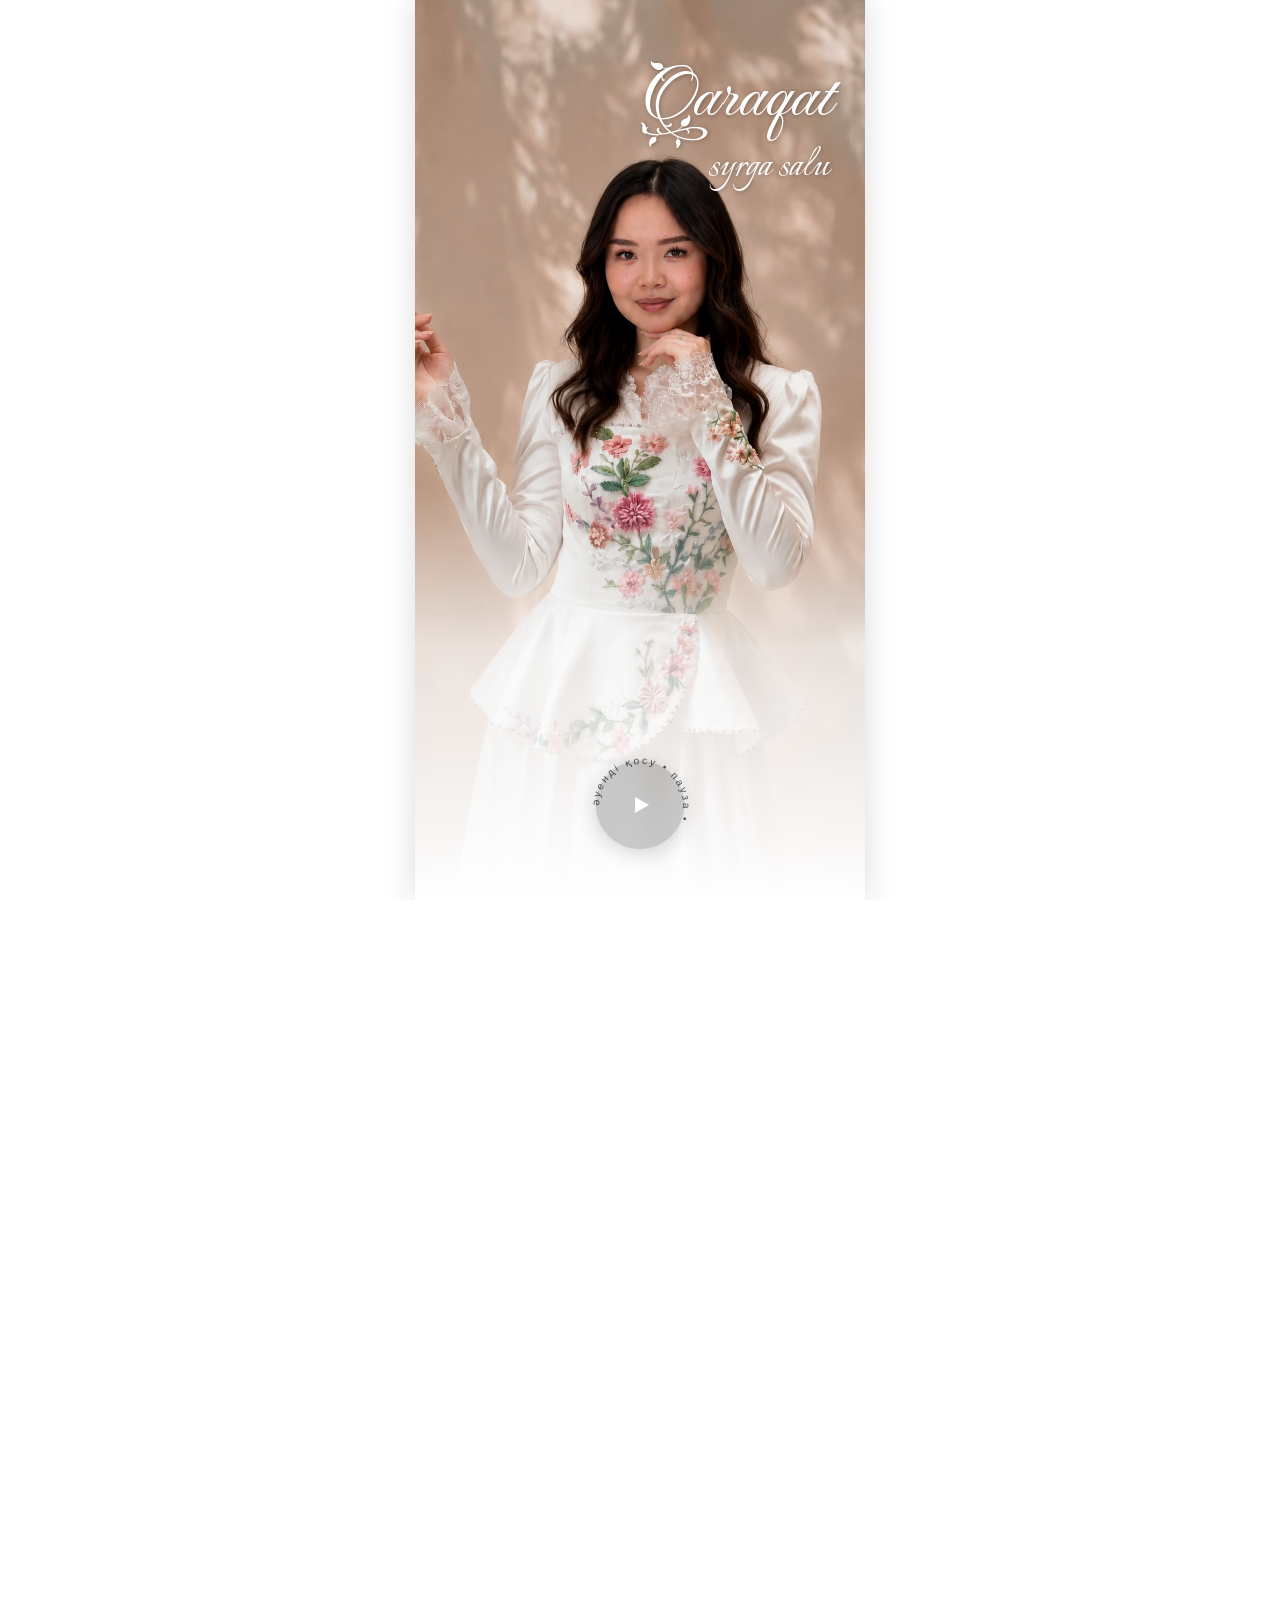
==== index.html @ a4694bb7 "Update index.html" ====
<!DOCTYPE html>
<html lang="en">
<head>
    <meta charset="UTF-8">
    <meta name="viewport" content="width=device-width, initial-scale=1.0">
    <title>Document</title>
    <link rel="preconnect" href="https://fonts.googleapis.com">
    <link rel="preconnect" href="https://fonts.gstatic.com" crossorigin>
    <link href="https://fonts.googleapis.com/css2?family=Fleur+De+Leah&family=Mrs+Saint+Delafield&display=swap" rel="stylesheet">
    <link href="https://fonts.googleapis.com/css2?family=Fleur+De+Leah&family=Italianno&family=Mrs+Saint+Delafield&display=swap" rel="stylesheet">

    <link rel="stylesheet" href="style.css">
    <link rel="stylesheet" href="script.js">
</head>


<body>

    <!-- <div class="real-butterfly-system">
        <div class="bf-rotator">
            <div class="bf-wings-wrapper">
                <img src="batrfl.png" alt="wing" class="bf-wing bf-wing-left">
                <img src="batrfl.png" alt="wing" class="bf-wing bf-wing-right">
            </div>
        </div>
    </div> -->
    
    <audio id="bg-music" src="Karakat-Abildina-Kyzga-tilek-agugai.kz_.mp3" loop></audio>

    <section class="hero-screen">
    
    <div class="image-container">
        <img src="IMG_7620.PNG" alt="Qaraqat" class="back-image">
        <div class="video-overlay"></div>
    </div>

    <div class="hero-content">
        
        <div class="header-text">
            <h1 class="bride-name" style="font-size: 70px;">Qaraqat</h1>
            <p class="event-title" style="font-size: 45px;">syrga salu</p>
        </div>
        
        <div class="music-wrapper">
            <button class="music-toggle" id="music-btn">
                <svg class="spinning-text" viewBox="0 0 100 100">
                    <path id="circlePath" d="M 50, 50 m -35, 0 a 35,35 0 1,1 70,0 a 35,35 0 1,1 -70,0" />
                    <text>
                        <textPath href="#circlePath">әуенді қосу • пауза • </textPath>
                    </text>
                </svg>
                <div class="play-icon"></div>
            </button>
        </div>
        
    </div>

</section>

<section class="invitation-screen">
    <div class="invitation-content">
        
        <div class="guests-call" style="font-size: 40px;">
            Құрметті<br>
            ағайын-туыс, бауырлар,<br>
            құда-жекжат,<br>
            нағашы-жиен, бөлелер,<br>
            құрбы-құрдас,<br>
            әріптестер!
        </div>

        <div class="main-invitation-text">
            <p class="sub-text" style="font-size: 24px;">Сіздерді<br>аяулы қызымыз</p>
            
            <h2 class="bride-title-second" style="font-size: 52px;">Қарақаттың</h2>
            
            <p class="description-text" style="font-size: 24px;">
                сырға салу тойына арналған<br>
                салтанатты ақ<br>
                дастарханымыздың қадірлі<br>
                қонағы болуға шақырамыз!
            </p>
        </div>

    </div>
</section>

<div class="flowers-divider">
    <img src="IMG_7644.jpeg" alt="Декор цветы" class="divider-image">
</div>



<!-- ЧЕТВЕРТЫЙ БЛОК: ДАТА И ИЗВИЛИСТЫЙ ТАЙМЛАЙН -->
<!-- ЧЕТВЕРТЫЙ БЛОК: ДАТА И ИЗВИЛИСТЫЙ ТАЙМЛАЙН -->
<section class="date-timeline-screen">
    <div class="timeline-container">
        
        <h3 class="month-title" style="font-size: 42px;">Той салтанаты: <br>Тамыз</h3>
        
        <!-- Лента дней теперь растягивается с отступами -->
        <div class="days-line">
            <div class="day-box">26</div>
            <div class="day-box">27</div>
            <div class="day-box active-day-heart " style="width: 100px; height: 100px; font-size: 35px; font-weight: inherit;">28</div>
            <div class="day-box">29</div>
            <div class="day-box">30</div>
        </div>

        <!-- Контейнер увеличен по высоте, чтобы ветка не сливалась с текстом -->
        <div class="timeline-wave-zone">
            
            <img src="IMG_7659.PNG" alt="Изогнутая ветка" class="wave-branch-bg">
            
            <!-- Точка 1: Справа -->
            <div class="wave-item item-pos-1" >
                <div class="time-number" style="font-size:40px; margin-right: 4px;">18:00</div>
                <div class="time-text">ҚОНАҚТАРДЫҢ ЖИНАЛУЫ</div>
            </div>
            
            <!-- Точка 2: Слева -->
            <div class="wave-item item-pos-2" style=" margin-top: -40px;" >
                <div class="time-number" style="font-size: 40px;">18:30</div>
                <div class="time-text" style="padding-bottom: 20px;">ТОЙДЫҢ БАСТАЛУЫ</div>
            </div>

            <!-- Точка 3: Справа -->
            <div class="wave-item item-pos-3">
                <div class="time-number" style="font-size: 40px; margin-right: 4px;">19:00</div>
                <div class="time-text">СЫРҒА САЛУ <br>РӘСІМІ</div>
            </div>

            <!-- НОВАЯ Точка 4: Слева (Тойдың аяқталуы) -->
            <div class="wave-item item-pos-4">
                <div class="time-number" style="font-size: 40px;">23:00</div>
                <div class="time-text">ШЫҒАРЫП САЛУ РӘСІМІ</div>
            </div>

        </div>

    </div>
</section>



<section class="location-screen">
    <div class="location-container">
        
        <h3 class="location-title" style="font-size: 42px;">Мекен-жайымыз:</h3>
        
        <div class="location-address">
            ТАРАЗ ҚАЛАСЫ<br>
            ҚОЛБАСШЫ ҚОЙГЕЛДІ КӨШЕСІ, 222<br>
            «ТОЙ ШАШУ»<br>
            МЕЙРАМХАНАСЫ
        </div>
        
        <a href="https://go.2gis.com/JEigG" target="_blank" class="map-button" title="2GIS картаны ашу">
            <img src="2gis-icon-logo.png" alt="2GIS" class="gis-icon">
        </a>

        <div class="img_flowww">
            <img src="IMG_7651-removebg-preview.png" alt="Цветы декор снизу" class="location-bottom-flowers">
        </div>
        

        <div class="parents-text-box">
                <h4 class="parents-title" style="font-size: 42px;">Той иелері:</h4>
                <p class="parents-names" style="font-size: 50px;">Сержан - Злиха</p>
        </div>

         <div class="img_flowww">
            <img src="IMG_7651ф-removebg-preview.png" alt="Цветы декор снизу" class="location-bottom-flowers">
        </div>

        

    </div>
</section>



<!-- ШЕСТОЙ БЛОК: ТАЙМЕР ОБРАТНОГО ОТСЧЕТА -->
<section class="countdown-screen">
    <div class="countdown-container">
        
        <!-- Заголовок таймера -->
        <h3 class="countdown-title" style="font-size: 42px; margin-top: -12px;">Тойға дейін:</h3>
        
        <!-- Табло с цифрами -->
        <div class="timer-display">
            <div class="timer-item">
                <span id="days" class="timer-number">00</span>
                <span class="timer-label" style="font-size: 18px;">күн</span>
            </div>
            
            <span class="timer-separator">:</span>
            
            <div class="timer-item">
                <span id="hours" class="timer-number">00</span>
                <span class="timer-label " style="font-size: 18px;">сағат</span>
            </div>
            
            <span class="timer-separator">:</span>
            
            <div class="timer-item">
                <span id="minutes" class="timer-number">00</span>
                <span class="timer-label" style="font-size: 18px;">минут</span>
            </div>
            
            <span class="timer-separator">:</span>
            
            <div class="timer-item">
                <span id="seconds" class="timer-number">00</span>
                <span class="timer-label" style="font-size: 18px;">секунд</span>
            </div>
        </div>

    </div>
</section>



<div class="final-butterfly-block" style="margin-top: -80px;">
    <img src="IMG_7684.JPG-removebg-preview.png" alt="Бабочка" class="bottom-butterfly">
</div>




























    <script src="script.js"></script>
    
</body>



</html>
---- style.css ----
@font-face {
    font-family: 'MyCustomItalic'; /* Имя, которое мы сами придумываем для шрифта */
    src: url('KZ_Parsek.ttf') format('truetype');
    font-weight: normal;
    font-style: italic;
}

@font-face {
    font-family: 'MyCustomItalic2'; /* Имя, которое мы сами придумываем для шрифта */
    src: url('13\ English\ Script.ttf') format('truetype');
    font-weight: normal;
    font-style: italic;
}









/* --- Общие настройки --- */
* {
    margin: 0;
    padding: 0;
    box-sizing: border-box;
}

body, html {
    height: 100%;
    overflow-x: hidden;
    background-color: #ffffff; /* Родной белый цвет для продолжения сайта */
    -webkit-font-smoothing: antialiased;
}

/* --- Главный экран --- */
.hero-screen {
    position: relative;
    width: 100%;
    height: 100vh;
    margin: 0 auto;
    overflow: hidden;
    display: flex;
    justify-content: center;
}

/* --- Контейнер для фонового ФОТО --- */
.image-container {
    position: absolute;
    top: 0;
    left: 0;
    width: 100%;
    height: 100%;
    z-index: 1;
}

.back-image {
    width: 100%;
    height: 100%;
    object-fit: cover; 
    object-position: center;
}

/* Плавный белый градиент, уходящий внизу в плотный белый цвет */
.video-overlay {
    position: absolute;
    top: 0;
    left: 0;
    width: 100%;
    height: 100%;
    /* Сместили начало проявления белого цвета с 60% на 53%, */
    /* благодаря чему плавное размытие начинается выше */
    background: linear-gradient(
        to bottom, 
        rgba(255, 255, 255, 0) 0%, 
        rgba(255, 255, 255, 0) 54%, 
        rgba(255, 255, 255, 0.7) 72%, 
        rgba(255, 255, 255, 1) 100%
    );
}

/* --- Контентная область --- */
.hero-content {
    position: relative;
    z-index: 2;
    width: 100%;
    height: 100%;
    display: flex;
    flex-direction: column;
    justify-content: space-between;
    padding: 60px 35px 50px 35px; 
}

/* --- Текст: Сверху справа --- */
.header-text {
    align-self: flex-end;
    text-align: right;
}

.bride-name {
    font-family: "Fleur De Leah", cursive;
  font-weight: 400;
  font-style: normal;
    font-size: 7.4rem;
    color: #ffffff;
    line-height: 1.1;
    text-shadow: 1px 1px 4px rgba(0, 0, 0, 0.3);
}

.event-title {
    font-family: "Italianno", cursive;
  font-weight: 400;
  font-style: normal;
    font-size: 2.3rem;
    color: #ffffff;
    margin-top: 2px;
    text-shadow: 1px 1px 4px rgba(0, 0, 0, 0.3);
}

/* --- Кнопка музыки: Снизу по центру --- */
.music-wrapper {
    width: 100%;
    display: flex;
    justify-content: center;
    align-items: center;
}

.music-toggle {
    position: relative;
    width: 90px;
    height: 90px;
    background: rgba(0, 0, 0, 0.2); /* Слегка затемненная кнопка */
    backdrop-filter: blur(8px);
    -webkit-backdrop-filter: blur(8px);
    border: 1px solid rgba(255, 255, 255, 0.4);
    border-radius: 50%;
    cursor: pointer;
    outline: none;
    display: flex;
    justify-content: center;
    align-items: center;
    transition: transform 0.3s ease;
    box-shadow: 0 4px 20px rgba(0, 0, 0, 0.15); 
}

.music-toggle:active {
    transform: scale(0.95);
}

/* Центральный треугольник (Play) — теперь ЧИСТО БЕЛЫЙ */
.play-icon {
    width: 0;
    height: 0;
    border-top: 8px solid transparent;
    border-bottom: 8px solid transparent;
    border-left: 14px solid #ffffff; /* Белый цвет */
    margin-left: 4px;
    transition: all 0.3s ease;
}

/* Иконка паузы (две полоски) — тоже ЧИСТО БЕЛАЯ */
.music-toggle.playing .play-icon {
    width: 12px;
    height: 14px;
    border: none;
    border-left: 4px solid #ffffff;
    border-right: 4px solid #ffffff;
    margin-left: 0;
}

/* --- Крутящийся текст вокруг кнопки --- */
.spinning-text {
    position: absolute;
    top: -15px;
    left: -15px;
    width: 120px;
    height: 120px;
    animation: rotateText 10s linear infinite;
    pointer-events: none; 
}

.spinning-text path {
    fill: transparent;
}

/* Делаем буквы темными, чтобы они идеально читались поверх белого градиента */
.spinning-text text {
    font-family: Arial, sans-serif;
    font-size: 8.5px;
    fill: rgba(0, 0, 0, 0.65); 
    letter-spacing: 2px;
}

@keyframes rotateText {
    0% { transform: rotate(0deg); }
    100% { transform: rotate(360deg); }
}

.music-toggle.paused .spinning-text {
    animation-play-state: paused;
}

/* --- АДАПТИВНОСТЬ --- */
@media (max-width: 480px) {
    .hero-content { padding: 50px 25px 40px 25px; }
    .bride-name { font-size: 2.8rem; }
    .event-title { font-size: 1.9rem; }
    .music-toggle { width: 80px; height: 80px; }
    .spinning-text { width: 110px; height: 110px; top: -15px; left: -15px; }
}

@media (min-width: 481px) {
    .hero-screen {
        max-width: 450px; 
        box-shadow: 0 0 30px rgba(0,0,0,0.15);
    }
}


/* --- Вторая страница: Приглашение --- * ################################################################## */
.invitation-screen {
    width: 100%;
    /* Убрали min-height: 100vh, чтобы страница не растягивалась искусственно вниз */
    background-color: #ffffff; 
    display: flex;
    justify-content: center;
    align-items: center;
    /* Уменьшили верхний отступ до 10px, чтобы текст шел сразу за первой страницей */
    
}

/* Контейнер для контента (ограничиваем ширину на ПК) */
.invitation-content {
    width: 100%;
    max-width: 450px; /* Чтобы текст не разъезжался на компьютере */
    text-align: center;
    color: #8C5A3C; /* Приятный темно-серый цвет для текста (вместо жесткого черного) */
}

/* Блок обращения (Изящный курсив) */
.guests-call {
    font-family: 'MyCustomItalic', serif;
    font-style: italic;
    font-weight: 400;
    font-size: 1.6rem;
    line-height: 1.8;
    padding-top: 40px;
    margin-bottom: 20px;
    color: #8C5A3C;
}

/* Основной блок приглашения */
.main-invitation-text {
    display: flex;
    flex-direction: column;
    gap: 15px;
}

.sub-text {
    font-family: 'Playfair Display', serif;
    font-style: italic;
    font-weight: 400;
    font-size: 1.2rem;
    font-weight: 300;
    line-height: 1.6;
    letter-spacing: 1px;
    color: black;
}

/* Имя невесты на второй странице */
.bride-title-second {
    font-family: 'MyCustomItalic', serif;
    font-style: italic;
    font-weight: 400;
    font-size: 3rem;
    color: #8C5A3C;
    margin: 10px 0;
}

.description-text {
    font-family: 'Playfair Display', serif;
    font-style: italic;
    font-weight: 400;
    font-size: 1.2rem;
    font-weight: 300;
    line-height: 1.8;
    letter-spacing: 0.5px;
    padding-bottom: 15px;
    color: black;
}

/* --- Адаптивность для мобильных устройств --- */
@media (max-width: 480px) {
    .invitation-screen {
        padding: 10px 12px;
    }
    .guests-call {
        font-size: 1.35rem;
        line-height: 1.7;
        margin-bottom: 30px;
    }
    .sub-text, .description-text {
        font-size: 1.05rem;
        line-height: 1.6;
    }
    .bride-title-second {
        font-size: 2.4rem;
    }
}


/* --- Третий блок: Маленький разделитель с цветами --- */
.flowers-divider {
    height: 200px;
    width: 100%;
    max-width: 450px; /* Чтобы блок не расширялся на компьютерах шире приглашения */
    margin: 0 auto;   /* Центрируем блок на больших экранах */
     /* Белый фон, чтобы всё сливалось в единую ленту */
    

}

.divider-image {
    height: 100%;
    width: 100%;
}

/* --- Настройка адаптивности для телефонов --- */
@media (max-width: 480px) {
    .flowers-divider {
        padding: 5px 0 10px 0; /* Чуть уменьшаем отступы на маленьких смартфонах */
    }
    .divider-image {
        height: 100%;
        width: 100%;
        max-height: 210px; /* На экранах поменьше делаем цветы еще компактнее */
    }
}






/* --- Четвертый блок: Лента даты и таймлайн --- */
/* --- Четвертый блок: Общие настройки --- */
/* --- Четвертый блок: Общие настройки --- */
.date-timeline-screen {
    width: 100%;
   
    display: flex;
    justify-content: center;
    padding: 10px 0 20px 0; /* Убрали боковые отступы у самой секции */
}

.timeline-container {
    width: 100%;
    max-width: 450px;
    text-align: center;
}

.month-title {
    font-family: 'MyCustomItalic', serif;
    font-style: italic;
    font-weight: 400;
    font-size: 2.5rem;
    color: #8c765c;
    font-weight: 400;
    margin-bottom: 25px;
}

/* Лента дней по ширине экрана с отступами слева/справа */
.days-line {
    display: flex;
    justify-content: space-between; /* Распределяет элементы равномерно по всей ширине */
    align-items: center;
    padding: 0 25px; /* Вот те самые отступы слева и справа */
    margin-bottom: 20px;
    position: relative;
    z-index: 3;
}

.day-box {
    width: 45px;
    height: 45px;
    border: 1px solid #d3c7b9;
    border-radius: 8px;
    display: flex;
    justify-content: center;
    align-items: center;
    font-family: 'MyCustomRegular', sans-serif;
    font-size: 1.1rem;
    color: #7a6e61;
    background-color: #ffffff;
}

/* Красивое аккуратное сердце с цифрой ровно по центру */
.active-day-heart {
   width: 80px;  /* Увеличенный размер круга */
    height: 80px;
    border: 2px solid #8c765c; /* Красивая благородная рамка */
    border-radius: 50%;        /* Делает блок идеально круглым */
    background-color: transparent;
    
    display: flex;
    justify-content: center;
    align-items: center;
    
    color: #8c765c;
    font-weight: bold;
    font-size: 1.4rem;
    font-family: 'MyCustomRegular', sans-serif;
    
    clip-path: none; /* Полностью отключаем старый сброс формы */
    padding-bottom: 0; /* Сбрасываем смещение, для круга центровка идеальна */

    /* Подключаем анимацию мерцания: название, длительность (2 секунды), бесконечный повтор */
    animation: goldGlow 2s infinite ease-in-out;
}

@keyframes goldGlow {
    0% {
        border-color: #8c765c;
        box-shadow: 0 0 0 0 rgba(140, 118, 92, 0.4);
        transform: scale(1);
    }
    50% {
        border-color: #dfd4c6; /* В середине цикла рамка становится светлее */
        box-shadow: 0 0 15px 5px rgba(140, 118, 92, 0.2); /* Появляется нежное свечение вокруг */
        transform: scale(1.03); /* Круг неуловимо увеличивается, создавая эффект дыхания */
    }
    100% {
        border-color: #8c765c;
        box-shadow: 0 0 0 0 rgba(140, 118, 92, 0.4);
        transform: scale(1);
    }
}

/* --- Зона изогнутой волны (Увеличили высоту, чтобы не сливалось!) --- */
.timeline-wave-zone {
    position: relative;
    width: 100%;
    height: 750px; /* Увеличили с 550px до 750px, чтобы дать тексту простор */
    margin-top: -5px;
}

/* Веточка растягивается во всю длину и высоту без сжатия */
.wave-branch-bg {
    position: absolute;
    top: 0;
    left: 50%;
    transform: translateX(-50%);
    width: 75%;
    height: 100%;
    object-fit: fill; /* Заставит картинку веточки пропорционально растянуться на все 4 точки */
    z-index: 1;
}

/* Общие стили текста */
.wave-item {
    position: absolute;
    z-index: 2;
    width: 190px;
}

.time-number {
    font-family: 'MyCustomItalic', serif;
    font-size: 2.2rem;
    color: #8c765c;
    line-height: 1;
    margin-bottom: 3px;
}

.time-text {
    font-family: 'Playfair Display', serif;
    font-style: italic;
    font-weight: 400;
    font-size: 0.85rem;
    color: #333333;
    font-weight: bold; /* Сделаем текст чуть четче, чтобы лучше читался поверх листьев */
    letter-spacing: 0.5px;
    line-height: 1.3;
}

/* --- Точное позиционирование на увеличенной ветке --- */

/* 16:30 — Справа сверху */
.item-pos-1 {
    
    top: 8%;
    left: 58%;
    text-align: right;
    
}

/* 17:00 — Слева в верхней трети */
.item-pos-2 {
    top: 32%;
    left: 5%;
    text-align: left;
}

/* 22:30 — Справа в нижней трети */
.item-pos-3 {
    top: 58%;
    left: 58%;
    text-align: right;
}

/* 00:00 — Слева в самом низу */
.item-pos-4 {
    top: 84%;
    left: 5%;
    text-align: left;
}

/* --- Адаптивность для мобильных экранов --- */
@media (max-width: 480px) {
    .days-line { padding: 0 15px; }
    .day-box { width: 40px; height: 40px; font-size: 1rem; }
    .active-day-heart { 
        .active-day-heart {
        width: 65px;  /* На смартфонах делаем чуть компактнее, чтобы не двигать соседние дни */
        height: 65px;
        font-size: 1.2rem;
    }
     }
    
    .timeline-wave-zone { height: 680px; } /* На смартфонах высота пропорционально уменьшается */
    .wave-item { width: 145px; }
    .time-number { font-size: 1.8rem; }
    .time-text { font-size: 0.75rem; }
    
    .item-pos-1 { top: 7%; right: 4%; }
    .item-pos-2 { top: 31%; left: 4%; }
    .item-pos-3 { top: 56%; right: 4%; }
    .item-pos-4 { top: 82%; left: 4%; }
}




/* --- Пятый блок: Место проведения (Цветы снизу) --- */
.location-screen {
    height: 730px;
    background-color: #ffffff;
    width: 100%;
    /* background-color: #ffffff; */
    display: flex;
    justify-content: center;
    padding: 10px 20px 40px 20px; /* Сделали верхний отступ меньше, так как цветов сверху нет */
   
}

.location-container {
    width: 100%;
    max-width: 450px;
    text-align: center;
    display: flex;
    flex-direction: column;
    align-items: center;
}

/* Заголовок Мекен-жайымыз */
.location-title {
    font-family: 'MyCustomItalic', serif;
    font-size: 2.4rem;
    color: #8c765c;
    font-weight: 400;
    margin-bottom: 20px;
}

/* Текст адреса */
.location-address {
    font-family: 'Playfair Display', serif;
    font-style: italic;
    font-weight: 700;
    font-size: 1.15rem;
    color: #2b2b2b;
    line-height: 1.6;
    letter-spacing: 1px;
    margin-bottom: 25px;
    
}

/* Кнопка-иконка 2GIS */
.map-button {
    display: inline-block;
    transition: transform 0.2s ease;
    text-decoration: none;
    margin-bottom: 35px; /* Отступ от иконки до нижних цветов */
}

.map-button:hover { transform: scale(1.08); }
.map-button:active { transform: scale(0.95); }

.gis-icon {
    width: 55px;
    height: 55px;
    object-fit: contain;
    border-radius: 12px;
}

/* Нижний букет цветов */

.img_flowww{
    height: 120px;
    width: 100%;
    
}




.location-bottom-flowers {
    height: 100%;
    width: 100%;
    
}

/* --- Адаптивность для мобильных устройств --- */
@media (max-width: 480px) {
    .location-screen {
        padding: 15px 15px 30px 15px;
    }
    .location-title {
        font-size: 2rem;
        margin-bottom: 15px;
    }
    .location-address {
        font-size: 1rem;
        line-height: 1.5;
        margin-bottom: 20px;
    }
    .map-button {
        margin-bottom: 25px;
    }
    .gis-icon {
        width: 48px;
        height: 48px;
    }
    .location-bottom-flowers {
        max-width: 80%; /* Аккуратный размер на экранах смартфонов */
    }
}



/* --- Зона имен родителей внутри цветов --- */
.parents-zone {
    display: flex;
    flex-direction: column;
    align-items: center;
    width: 100%;
    margin-top: 20px;
}

/* Верхняя арка цветов */
.parents-flowers-top {
    width: 100%;
    max-width: 320px; /* Сделали чуть пошире, чтобы текст красиво заходил внутрь */
    height: auto;
    object-fit: contain;
    margin-bottom: -15px; /* Отрицательный отступ, чтобы притянуть текст ближе к цветам */
}

/* Блок с текстом родителей */
.parents-text-box {
    position: relative;
    z-index: 2;
    padding: 2px 0;
}

.parents-title {
    font-family: 'MyCustomItalic', serif;
    font-size: 2.2rem;
    color: #8c765c;
    font-weight: 400;
    
}

.parents-names {
    font-family: 'MyCustomItalic', serif;
    font-size: 2.4rem;
    color: #8c765c;
    font-weight: 400;
    margin: 0;
}

/* Нижняя арка цветов */
.parents-flowers-bottom {
    width: 100%;
    max-width: 320px;
    height: auto;
    object-fit: contain;
    margin-top: -15px; /* Подтягиваем нижние цветы вплотную к именам */
}

/* --- Адаптивность для мобильных экранов --- */
@media (max-width: 480px) {
    .parents-flowers-top {
        max-width: 260px;
        margin-bottom: -10px;
    }
    .parents-title {
        font-size: 1.8rem;
    }
    .parents-names {
        font-size: 2rem;
    }
    .parents-flowers-bottom {
        max-width: 260px;
        margin-top: -10px;
    }
}







/* --- АНИМАЦИИ ДЛЯ ЦВЕТОВ И ВЕТОК --- */

/* Назначаем анимацию покачивания для извилистой ветки в 4-м блоке */
.wave-branch-bg {
    animation: gentleSway 3s infinite ease-in-out;
    transform-origin: top center; /* Ветка качается относительно своего начала под сердечком */
}

/* Назначаем анимацию для верхнего и нижнего букета родителей в 5-м блоке */
.parents-flowers-top, 
.parents-flowers-bottom {
    animation: flowerPulse 5s infinite ease-in-out;
}

/* Эффект 1: Легкое покачивание влево-вправо для ветки-таймлайна */
@keyframes gentleSway {
    0% {
        transform: translateX(-50%) rotate(0deg);
    }
    50% {
        transform: translateX(-50%) rotate(1.5deg); /* Минимальный поворот, чтобы не ломать сетку текста */
    }
    100% {
        transform: translateX(-50%) rotate(0deg);
    }
}

/* Эффект 2: Плавное "дыхание" и покачивание для букетов родителей */
@keyframes flowerPulse {
    0% {
        transform: scale(1) rotate(0deg);
    }
    30% {
        transform: scale(1.02) rotate(0.5deg); /* Чуть увеличивается и наклоняется */
    }
    65% {
        transform: scale(0.99) rotate(-0.5deg); /* Чуть уменьшается */
    }
    100% {
        transform: scale(1) rotate(0deg);
    }
}






/* --- Шестой блок: Таймер --- */
.countdown-screen {
    height: 250px;
    width: 100%;
    background-color: #ffffff;
    display: flex;
    justify-content: center;
    padding: 30px 20px 60px 20px;
    margin-top: -80px;
}

.countdown-container {
    width: 100%;
    max-width: 450px;
    text-align: center;
}

/* Заголовок "Той салтанатына дейін:" */
.countdown-title {
    font-family: 'MyCustomItalic', serif;
    font-size: 2.3rem;
    color: #8c765c;
    font-weight: 400;
    margin-bottom: 40px;
}

/* Общая строка таймера */
.timer-display {
    display: flex;
    justify-content: center;
    align-items: flex-start;
    gap: 10px;
}

/* Каждая группа (цифра + подпись) */
.timer-item {
    display: flex;
    flex-direction: column;
    align-items: center;
    width: 70px; /* Фиксированная ширина, чтобы цифры не прыгали при смене */
}

/* Тонкие изящные цифры как на макете */
.timer-number {
    font-family: 'Playfair Display', serif;
    font-style: italic;
    font-weight: 700;
    font-size: 2.8rem;
    font-weight: 300;
    color: #2b2b2b;
    line-height: 1;
    margin-bottom: 10px;
}

/* Разделительные двоеточия */
.timer-separator {
    font-family: 'MyCustomRegular', sans-serif;
    font-size: 2.2rem;
    font-weight: 300;
    color: #2b2b2b;
    line-height: 1;
    padding-top: 5px;
}

/* Подписи снизу */
.timer-label {
    font-family: 'Playfair Display', serif;
    font-style: italic;
    font-weight: 700;
    font-size: 1.5rem;
    color: #8c765c;
    font-weight: 400;
}

/* --- Мобильная адаптация --- */
@media (max-width: 480px) {
    .countdown-screen {
        padding: 20px 15px 45px 15px;
    }
    .countdown-title {
        font-size: 1.9rem;
        margin-bottom: 30px;
    }
    .timer-item {
        width: 55px;
    }
    .timer-number {
        font-size: 2.2rem;
    }
    .timer-separator {
        font-size: 1.8rem;
    }
    .timer-label {
        font-size: 0.8rem;
    }
}


/* --- Седьмой блок: Финальная бабочка внизу --- */
.final-butterfly-block {
    width: 100%;
    background-color: #ffffff; /* Цвет фона подстраивай под свой сайт */
    display: flex;
    justify-content: center;
    align-items: center;
    padding: 0 20px 60px 20px; /* Отступ снизу, чтобы бабочка не прижималась к краю экрана */
}

.bottom-butterfly {
    width: 250px; /* Красивый, аккуратный размер бабочки по центру */
    height: 250px;
    opacity: 0.85; /* Легкая, нежная прозрачность, чтобы она выглядела воздушнее */
}

/* Адаптация для мобильных экранов */
@media (max-width: 480px) {
    .final-butterfly-block {
        padding-bottom: 40px;
    }
    .bottom-butterfly {
        width: 165px; /* Чуть уменьшаем размер на смартфонах */
    }
}


























/* --- СИСТЕМА ЖИВОЙ 3D-БАБОЧКИ --- */

/* 1. Главный контейнер: отвечает за глобальный хаотичный полет по экрану */
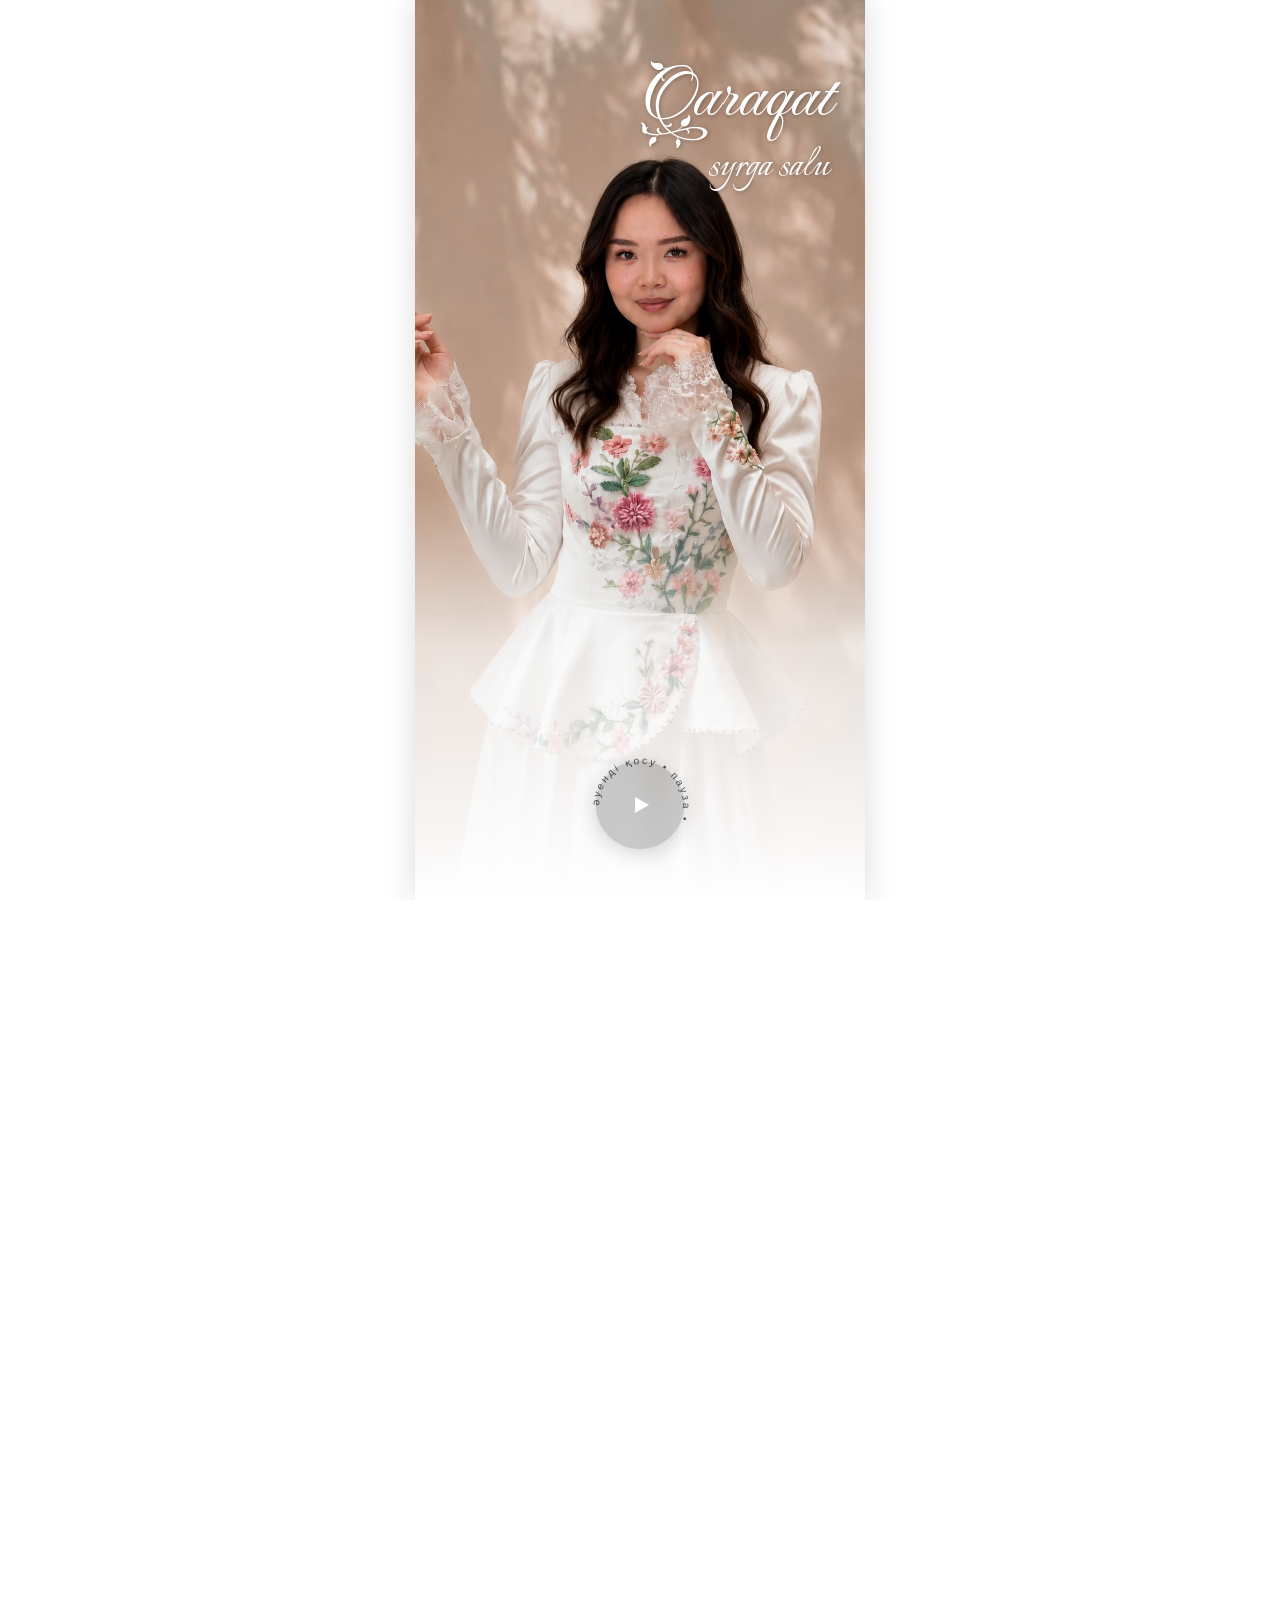
==== commit afdcb725: "Update index.html" ====
--- a/index.html
+++ b/index.html
@@ -3,7 +3,7 @@
 <head>
     <meta charset="UTF-8">
     <meta name="viewport" content="width=device-width, initial-scale=1.0">
-    <title>Document</title>
+    <title class="bride-name">Syrga salu</title>
     <link rel="preconnect" href="https://fonts.googleapis.com">
     <link rel="preconnect" href="https://fonts.gstatic.com" crossorigin>
     <link href="https://fonts.googleapis.com/css2?family=Fleur+De+Leah&family=Mrs+Saint+Delafield&display=swap" rel="stylesheet">
@@ -11,6 +11,16 @@
 
     <link rel="stylesheet" href="style.css">
     <link rel="stylesheet" href="script.js">
+
+    <meta property="og:type" content="website">
+    <meta property="og:title" content="Қарақат сырға салу">
+    <meta property="og:description" content="Тойымыздың қадірлі қонағы болыңыз!">
+    <meta property="og:url" content="https://github.com/qyzuzatukz/qaraqat_qyz_uzatu/IMG_7620.PNG">
+    <meta property="og:image" content="">
+    <meta property="og:image:width" content="1200">
+    <meta property="og:image:height" content="630">
+
+
 </head>
 
 
--- a/style.css
+++ b/style.css
@@ -1,14 +1,7 @@
-
-@font-face {
-    font-family: 'MyCustomItalic'; /* Имя, которое мы сами придумываем для шрифта */
-    src: url('KZ_Parsek.ttf') format('truetype');
-    font-weight: normal;
-    font-style: italic;
-}
 
 @font-face {
     font-family: 'MyCustomItalic2'; /* Имя, которое мы сами придумываем для шрифта */
-    src: url('13\ English\ Script.ttf') format('truetype');
+    src: url('EnglishScript.ttf') format('truetype');
     font-weight: normal;
     font-style: italic;
 }
@@ -241,7 +234,7 @@
 
 /* Блок обращения (Изящный курсив) */
 .guests-call {
-    font-family: 'MyCustomItalic', serif;
+    font-family: 'MyCustomItalic2', serif;
     font-style: italic;
     font-weight: 400;
     font-size: 1.6rem;
@@ -271,7 +264,7 @@
 
 /* Имя невесты на второй странице */
 .bride-title-second {
-    font-family: 'MyCustomItalic', serif;
+    font-family: 'MyCustomItalic2', serif;
     font-style: italic;
     font-weight: 400;
     font-size: 3rem;
@@ -362,7 +355,7 @@
 }
 
 .month-title {
-    font-family: 'MyCustomItalic', serif;
+    font-family: 'MyCustomItalic2', serif;
     font-style: italic;
     font-weight: 400;
     font-size: 2.5rem;
@@ -466,7 +459,7 @@
 }
 
 .time-number {
-    font-family: 'MyCustomItalic', serif;
+    font-family: 'MyCustomItalic2', serif;
     font-size: 2.2rem;
     color: #8c765c;
     line-height: 1;
@@ -565,7 +558,7 @@
 
 /* Заголовок Мекен-жайымыз */
 .location-title {
-    font-family: 'MyCustomItalic', serif;
+    font-family: 'MyCustomItalic2', serif;
     font-size: 2.4rem;
     color: #8c765c;
     font-weight: 400;
@@ -674,7 +667,7 @@
 }
 
 .parents-title {
-    font-family: 'MyCustomItalic', serif;
+    font-family: 'MyCustomItalic2', serif;
     font-size: 2.2rem;
     color: #8c765c;
     font-weight: 400;
@@ -682,7 +675,7 @@
 }
 
 .parents-names {
-    font-family: 'MyCustomItalic', serif;
+    font-family: 'MyCustomItalic2', serif;
     font-size: 2.4rem;
     color: #8c765c;
     font-weight: 400;
@@ -789,7 +782,7 @@
 
 /* Заголовок "Той салтанатына дейін:" */
 .countdown-title {
-    font-family: 'MyCustomItalic', serif;
+    font-family: 'MyCustomItalic2', serif;
     font-size: 2.3rem;
     color: #8c765c;
     font-weight: 400;
@@ -880,7 +873,7 @@
 
 .bottom-butterfly {
     width: 250px; /* Красивый, аккуратный размер бабочки по центру */
-    height: 250px;
+    height: 200px;
     opacity: 0.85; /* Легкая, нежная прозрачность, чтобы она выглядела воздушнее */
 }
 
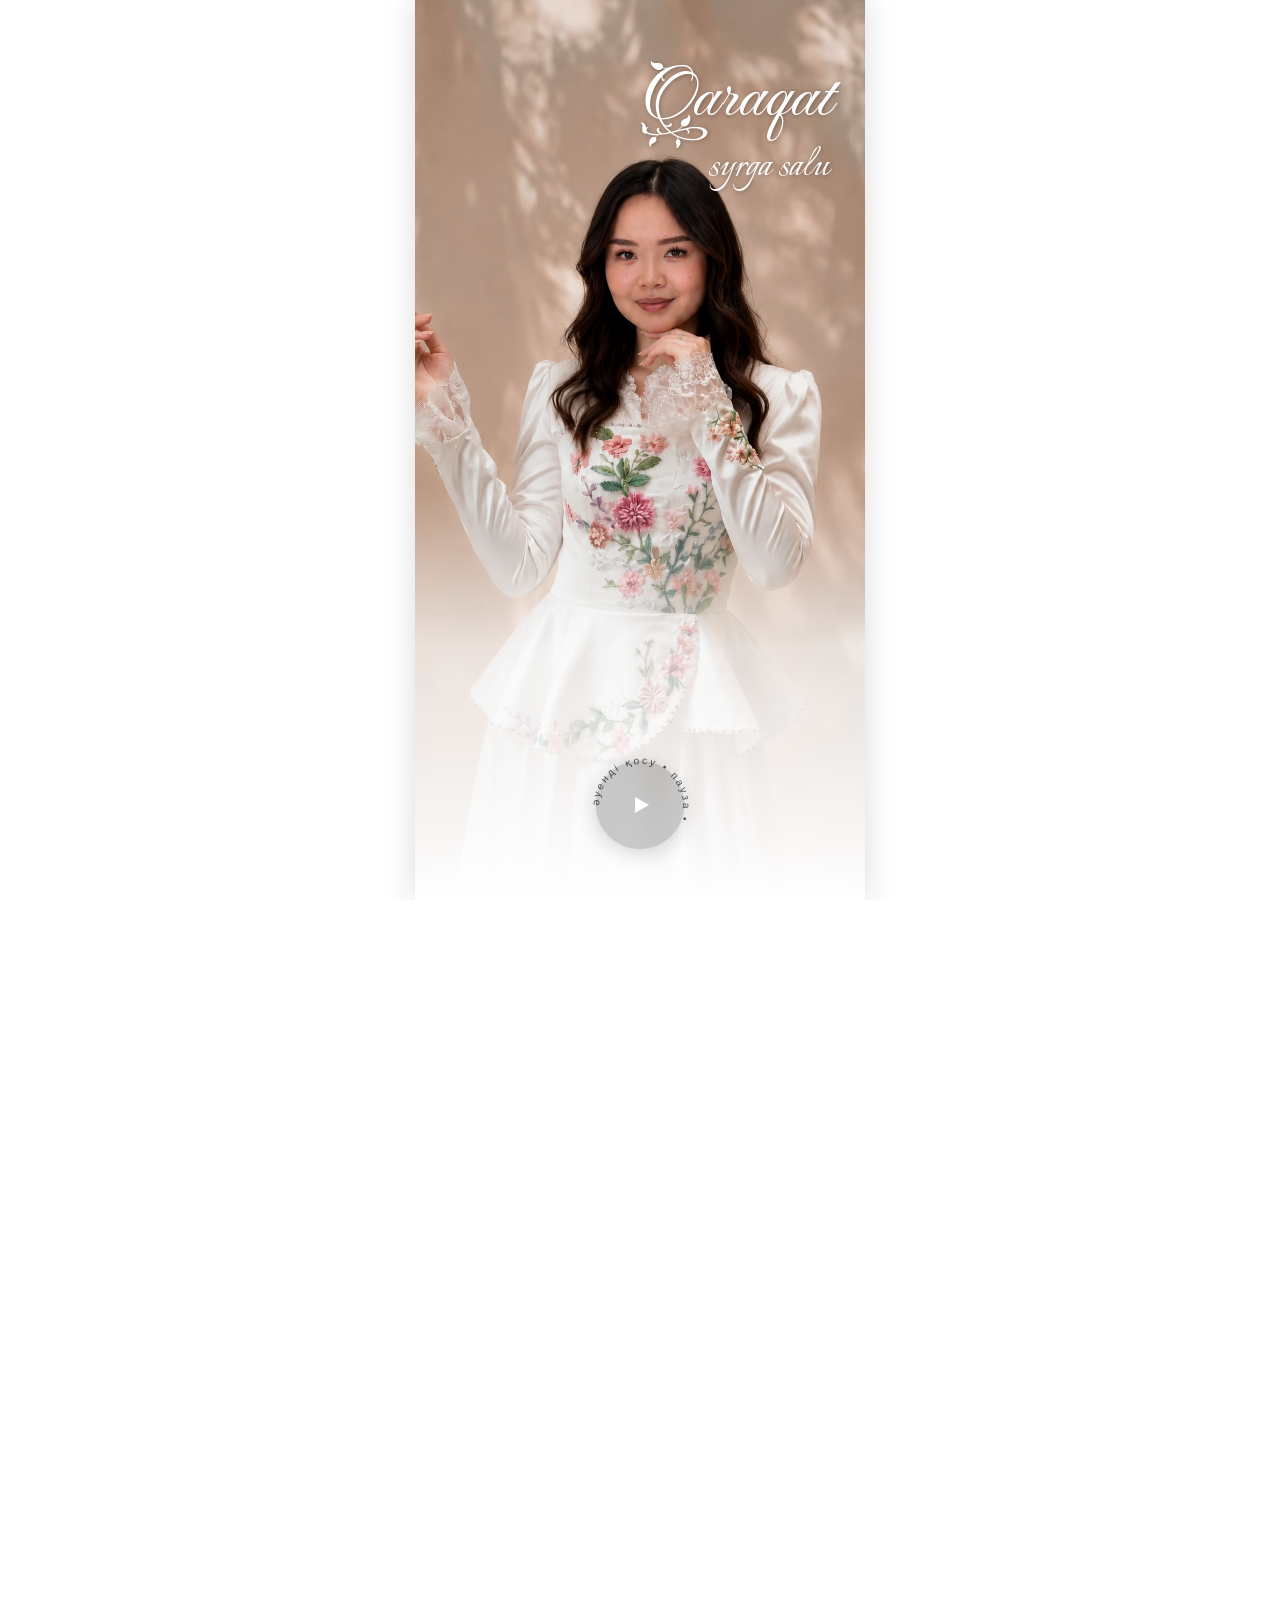
==== commit e3170955: "Update index.html" ====
--- a/index.html
+++ b/index.html
@@ -70,7 +70,7 @@
 <section class="invitation-screen">
     <div class="invitation-content">
         
-        <div class="guests-call" style="font-size: 40px;">
+        <div class="guests-call" style="font-size: 46px;">
             Құрметті<br>
             ағайын-туыс, бауырлар,<br>
             құда-жекжат,<br>
--- a/style.css
+++ b/style.css
@@ -1,7 +1,7 @@
 
 @font-face {
     font-family: 'MyCustomItalic2'; /* Имя, которое мы сами придумываем для шрифта */
-    src: url('EnglishScript.ttf') format('truetype');
+    src: url('KZPF_Champion_Script_Pro.ttf') format('truetype');
     font-weight: normal;
     font-style: italic;
 }
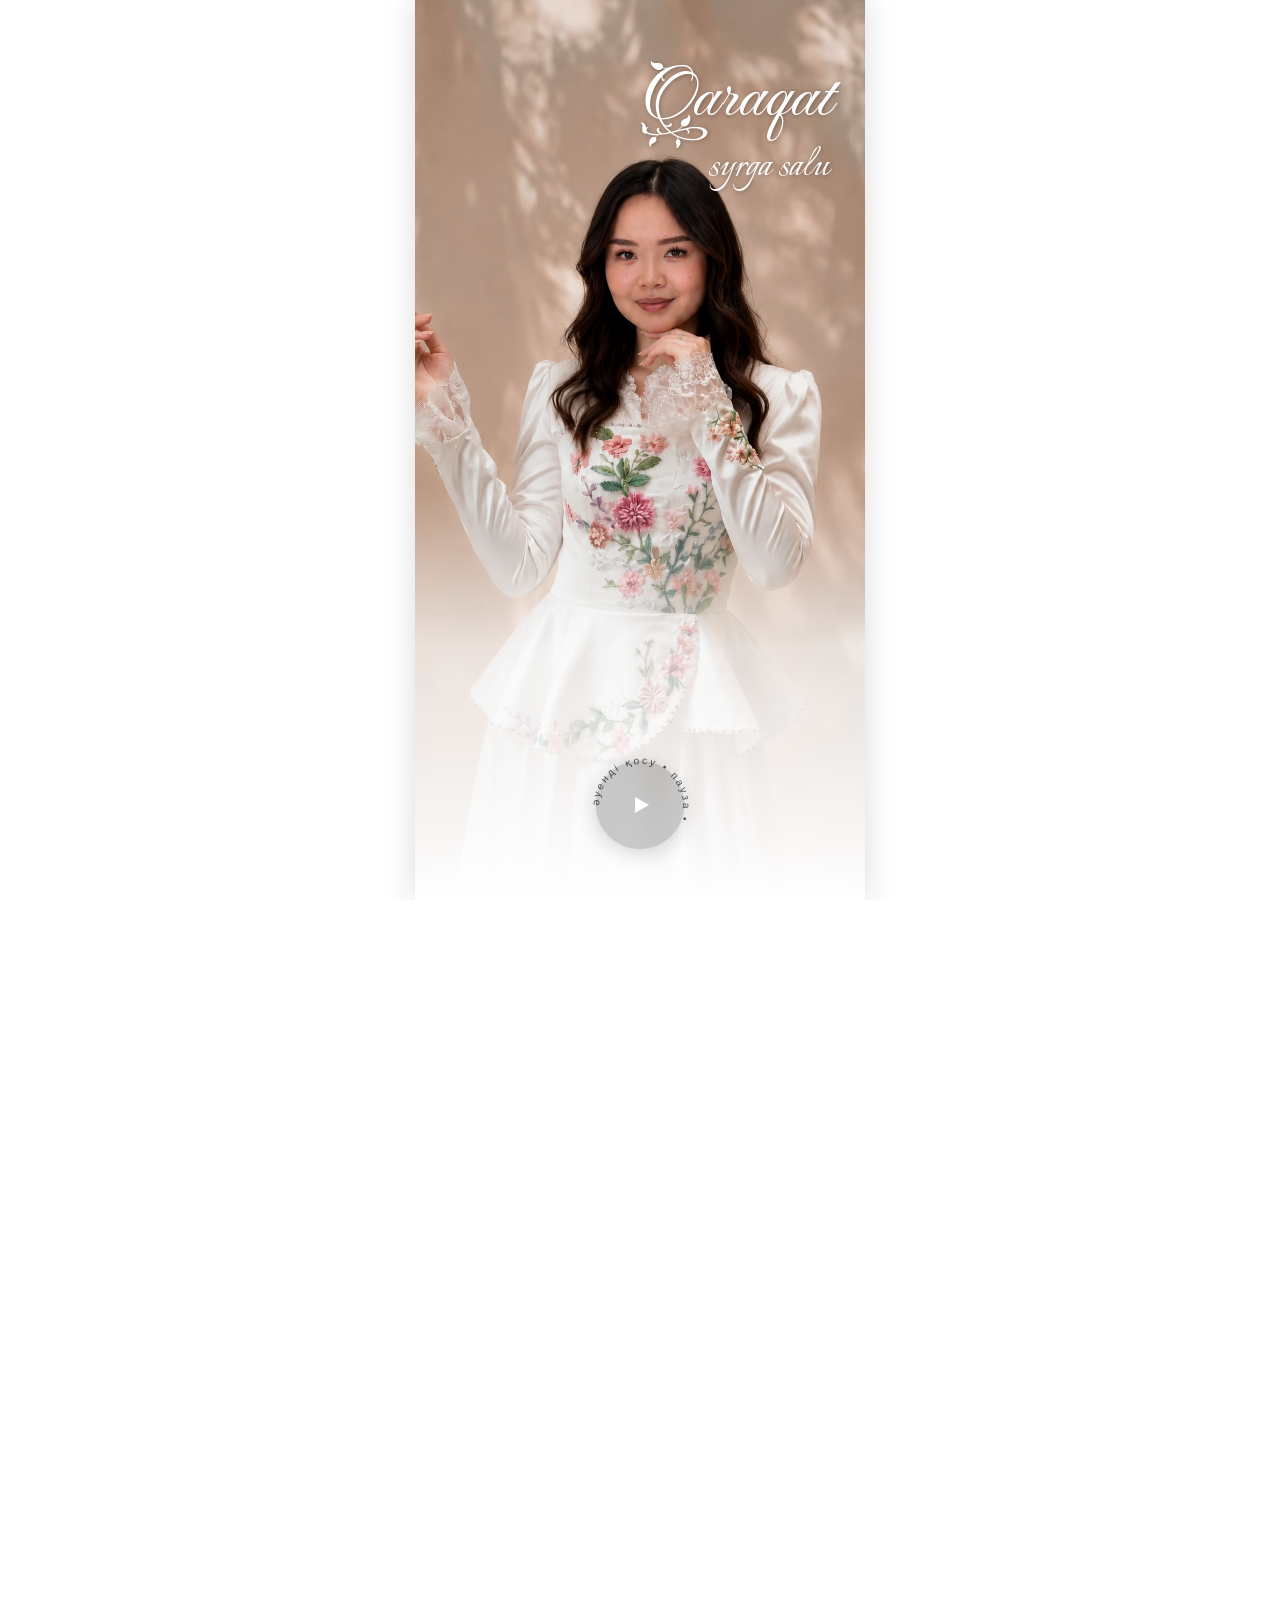
==== commit 35cf3a0d: "Fix HTML encoding issues in index.html" ====
--- a/index.html
+++ b/index.html
@@ -15,11 +15,11 @@
     <meta property="og:type" content="website">
     <meta property="og:title" content="Қарақат сырға салу">
     <meta property="og:description" content="Тойымыздың қадірлі қонағы болыңыз!">
-    <meta property="og:url" content="https://github.com/qyzuzatukz/qaraqat_qyz_uzatu/IMG_7620.PNG">
+    <meta property="og:url" content="https://github.com/qyzuzatukz/qaraqat_qyz_uzatu/blob/main/IMG_7620.PNG?raw=true">
     <meta property="og:image" content="">
     <meta property="og:image:width" content="1200">
     <meta property="og:image:height" content="630">
-
+    
 
 </head>
 
@@ -70,7 +70,7 @@
 <section class="invitation-screen">
     <div class="invitation-content">
         
-        <div class="guests-call" style="font-size: 46px;">
+        <div class="guests-call" style="font-size: 42px;">
             Құрметті<br>
             ағайын-туыс, бауырлар,<br>
             құда-жекжат,<br>
--- a/style.css
+++ b/style.css
@@ -1,7 +1,7 @@
 
 @font-face {
     font-family: 'MyCustomItalic2'; /* Имя, которое мы сами придумываем для шрифта */
-    src: url('KZPF_Champion_Script_Pro.ttf') format('truetype');
+    src: url('KZGoodVibes.ttf') format('truetype');
     font-weight: normal;
     font-style: italic;
 }
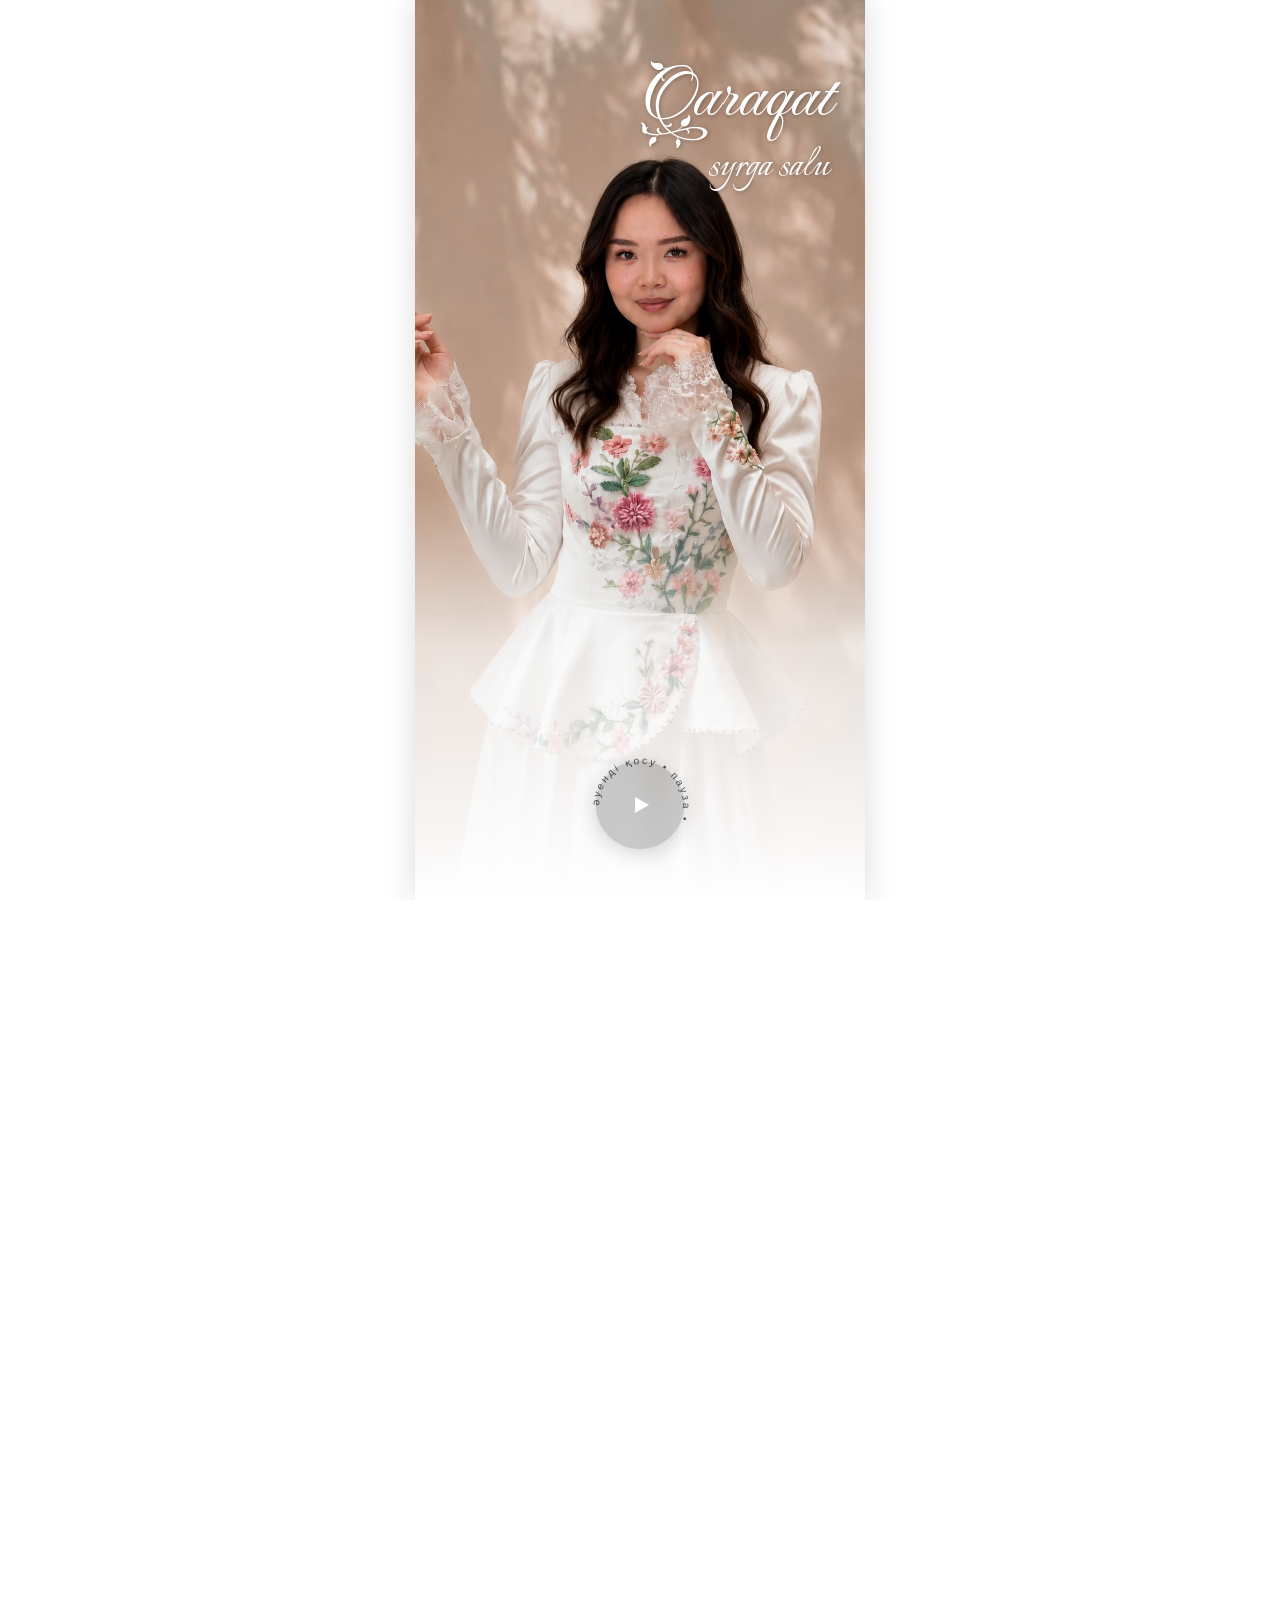
==== commit edb67a07: "Fix HTML encoding issues in index.html" ====
--- a/index.html
+++ b/index.html
@@ -15,8 +15,8 @@
     <meta property="og:type" content="website">
     <meta property="og:title" content="Қарақат сырға салу">
     <meta property="og:description" content="Тойымыздың қадірлі қонағы болыңыз!">
-    <meta property="og:url" content="https://github.com/qyzuzatukz/qaraqat_qyz_uzatu/blob/main/IMG_7620.PNG?raw=true">
-    <meta property="og:image" content="">
+    <meta property="og:url" content="https://qyzuzatukz.github.io/qaraqat_qyz_uzatu/">
+    <meta property="og:image" content="https://qyzuzatukz.github.io/qaraqat_qyz_uzatu/IMG_7620.PNG">
     <meta property="og:image:width" content="1200">
     <meta property="og:image:height" content="630">
     
